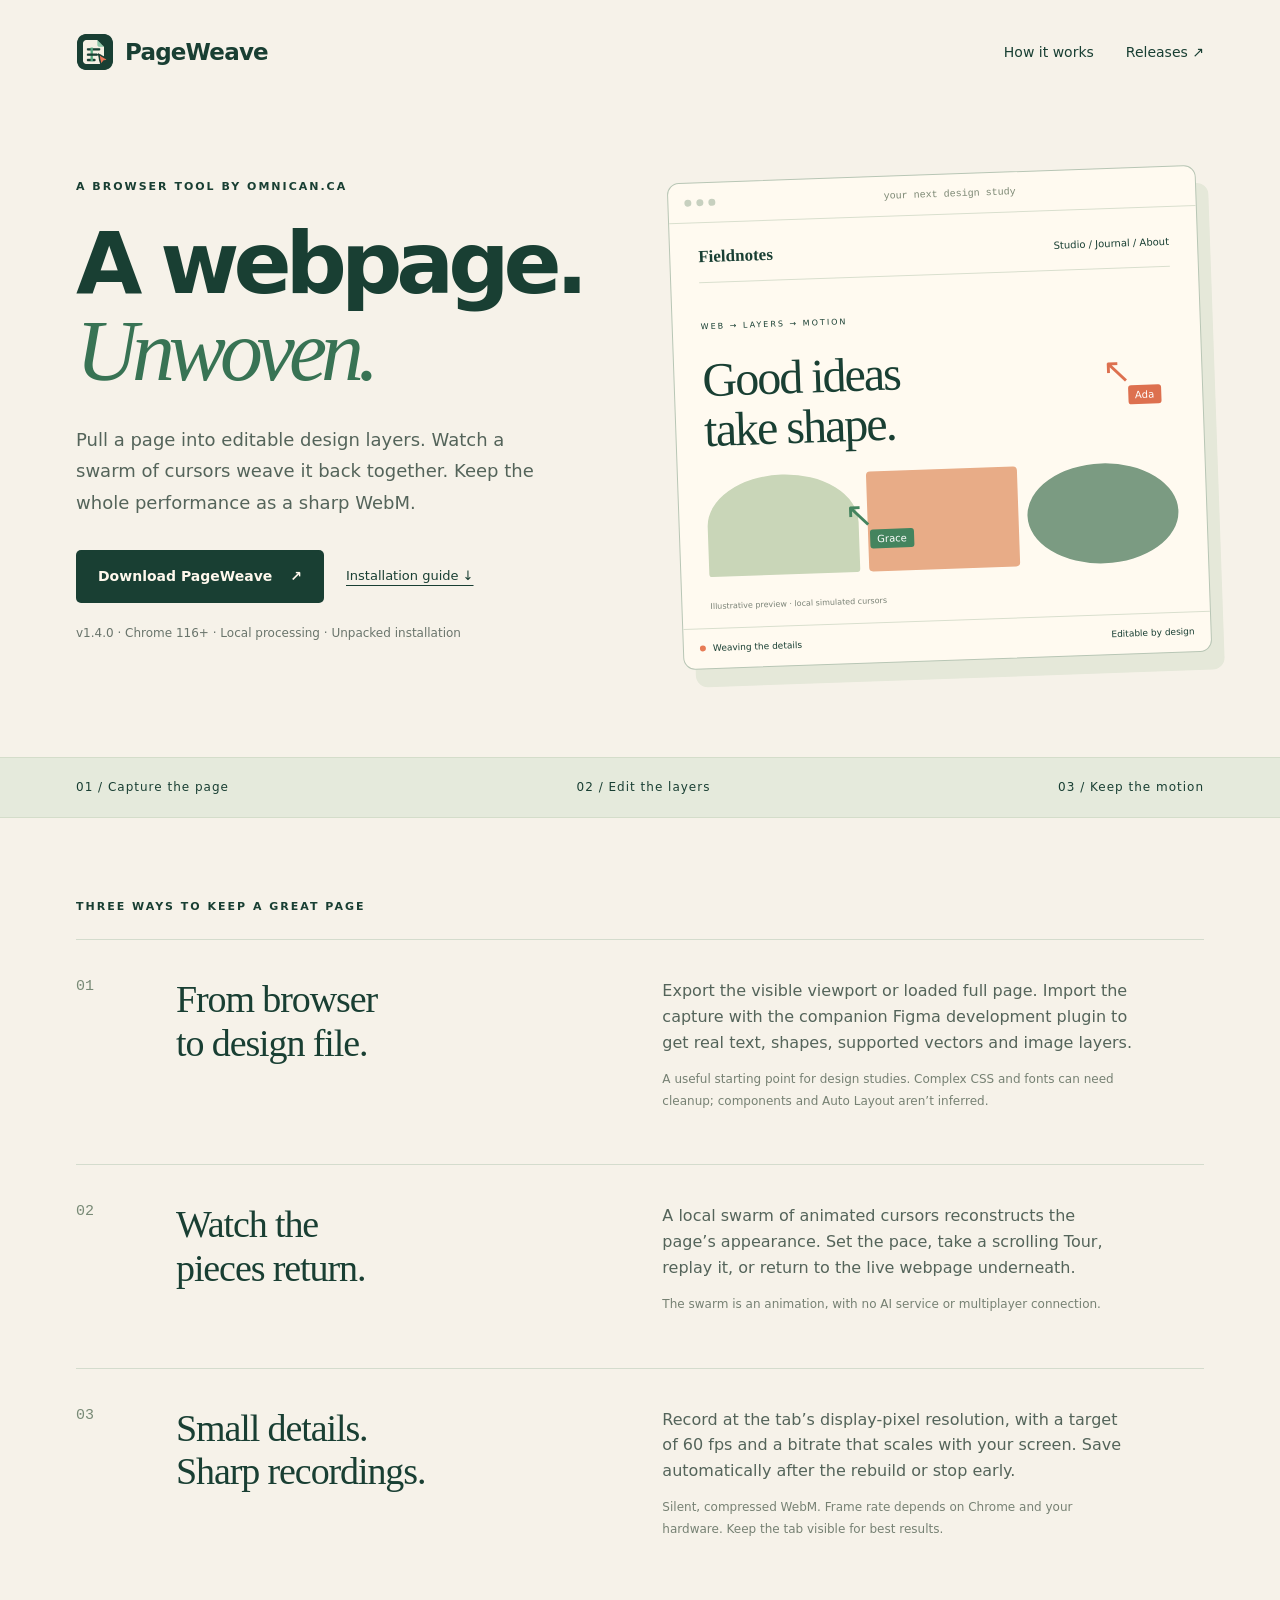
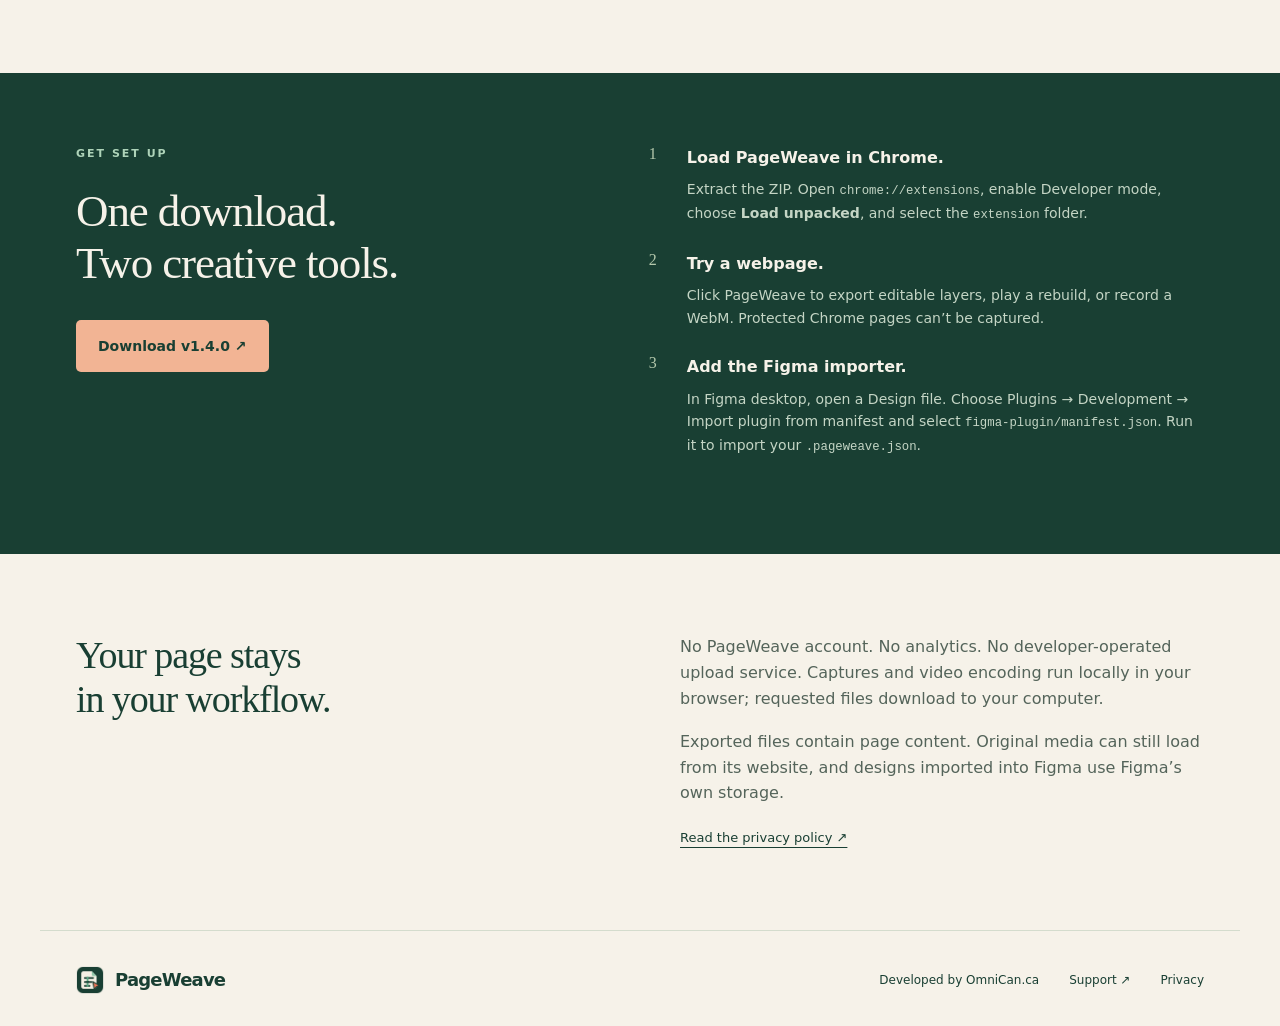
==== index.html @ 9446871f "Launch PageWeave landing page and installation guide" ====
<!doctype html>
<html lang="en"><head><meta charset="utf-8"><meta name="viewport" content="width=device-width, initial-scale=1"><title>PageWeave — A webpage, unwoven.</title><meta name="description" content="Turn webpages into editable Figma layers, watch them rebuild, and save sharp WebM recordings. PageWeave by OmniCan.ca."><meta name="theme-color" content="#193f33"><link rel="icon" href="assets/icon32.png"><link rel="stylesheet" href="style.css"></head>
<body><header class="wrap"><a class="brand" href="./"><img src="assets/icon128.png" width="38" height="38" alt="">PageWeave</a><nav aria-label="Main navigation"><a href="#how">How it works</a><a href="https://github.com/spatsariya/pageweave-public/releases">Releases ↗</a></nav></header>
<main><section class="hero wrap"><div><p class="eyebrow">A browser tool by OmniCan.ca</p><h1>A webpage.<br><em>Unwoven.</em></h1><p class="lede">Pull a page into editable design layers. Watch a swarm of cursors weave it back together. Keep the whole performance as a sharp WebM.</p><div class="actions"><a class="button" href="https://github.com/spatsariya/pageweave-public/releases/latest/download/PageWeave-1.4.0.zip">Download PageWeave <span>↗</span></a><a class="text-link" href="#install">Installation guide ↓</a></div><p class="fine">v1.4.0 · Chrome 116+ · Local processing · Unpacked installation</p></div>
<div class="demo" aria-label="Illustration of a webpage being reconstructed"><div class="browser-bar"><i></i><i></i><i></i><span>your next design study</span></div><div class="demo-body"><div class="demo-nav"><b>Fieldnotes</b><span>Studio / Journal / About</span></div><span class="demo-label">WEB → LAYERS → MOTION</span><h2>Good ideas<br>take shape.</h2><div class="demo-shapes"><div></div><div></div><div></div></div><div class="cursor ada">↖ <span>Ada</span></div><div class="cursor grace">↖ <span>Grace</span></div><p class="demo-foot">Illustrative preview · local simulated cursors</p></div><div class="demo-status"><span class="dot"></span>Weaving the details<span class="layer-count">Editable by design</span></div></div></section>
<section class="strip"><div class="wrap"><span>01 / Capture the page</span><span>02 / Edit the layers</span><span>03 / Keep the motion</span></div></section>
<section class="wrap capabilities" id="how"><p class="eyebrow">Three ways to keep a great page</p><div class="feature"><span class="number">01</span><h2>From browser<br>to design file.</h2><div><p>Export the visible viewport or loaded full page. Import the capture with the companion Figma development plugin to get real text, shapes, supported vectors and image layers.</p><p class="fine">A useful starting point for design studies. Complex CSS and fonts can need cleanup; components and Auto Layout aren’t inferred.</p></div></div><div class="feature"><span class="number">02</span><h2>Watch the<br>pieces return.</h2><div><p>A local swarm of animated cursors reconstructs the page’s appearance. Set the pace, take a scrolling Tour, replay it, or return to the live webpage underneath.</p><p class="fine">The swarm is an animation, with no AI service or multiplayer connection.</p></div></div><div class="feature"><span class="number">03</span><h2>Small details.<br>Sharp recordings.</h2><div><p>Record at the tab’s display-pixel resolution, with a target of 60 fps and a bitrate that scales with your screen. Save automatically after the rebuild or stop early.</p><p class="fine">Silent, compressed WebM. Frame rate depends on Chrome and your hardware. Keep the tab visible for best results.</p></div></div></section>
<section class="install" id="install"><div class="wrap"><div><p class="eyebrow">Get set up</p><h2>One download.<br>Two creative tools.</h2><a class="button" href="https://github.com/spatsariya/pageweave-public/releases/latest/download/PageWeave-1.4.0.zip">Download v1.4.0 ↗</a></div><ol><li><b>Load PageWeave in Chrome.</b><p>Extract the ZIP. Open <code>chrome://extensions</code>, enable Developer mode, choose <strong>Load unpacked</strong>, and select the <code>extension</code> folder.</p></li><li><b>Try a webpage.</b><p>Click PageWeave to export editable layers, play a rebuild, or record a WebM. Protected Chrome pages can’t be captured.</p></li><li><b>Add the Figma importer.</b><p>In Figma desktop, open a Design file. Choose Plugins → Development → Import plugin from manifest and select <code>figma-plugin/manifest.json</code>. Run it to import your <code>.pageweave.json</code>.</p></li></ol></div></section>
<section class="wrap privacy"><h2>Your page stays<br>in your workflow.</h2><div><p>No PageWeave account. No analytics. No developer-operated upload service. Captures and video encoding run locally in your browser; requested files download to your computer.</p><p>Exported files contain page content. Original media can still load from its website, and designs imported into Figma use Figma’s own storage.</p><a class="text-link" href="privacy.html">Read the privacy policy ↗</a></div></section></main>
<footer class="wrap"><a class="brand" href="./"><img src="assets/icon32.png" width="28" height="28" alt="">PageWeave</a><p>Developed by <a href="https://omnican.ca">OmniCan.ca</a></p><a href="https://github.com/spatsariya/pageweave-public/issues">Support ↗</a><a href="privacy.html">Privacy</a></footer></body></html>
---- style.css ----
*{box-sizing:border-box}html{scroll-behavior:smooth}body{margin:0;background:#f6f2e9;color:#193f33;font:16px/1.6 system-ui,-apple-system,BlinkMacSystemFont,"Segoe UI",sans-serif}a{color:inherit;text-decoration:none}a:focus-visible{outline:3px solid #ed7759;outline-offset:5px}.wrap{max-width:1200px;margin:auto;padding-left:36px;padding-right:36px}header{height:104px;display:flex;align-items:center;justify-content:space-between}.brand{display:flex;gap:11px;align-items:center;font-size:23px;font-weight:700;letter-spacing:-.8px}nav{display:flex;gap:32px;font-size:14px}.hero{display:grid;grid-template-columns:1fr 1fr;gap:70px;align-items:center;padding-top:70px;padding-bottom:96px}.eyebrow{text-transform:uppercase;letter-spacing:2px;font-size:11px;font-weight:700;margin:0 0 24px}h1{font-size:clamp(58px,6.7vw,94px);line-height:1.02;letter-spacing:-6px;margin:0 0 28px;font-weight:650}h1 em{font-family:Georgia,serif;font-weight:400;color:#387354}.lede{font-size:18px;color:#54645a;max-width:470px;line-height:1.75}.actions{display:flex;gap:22px;align-items:center;margin:32px 0 20px}.button{background:#193f33;color:#fff8ed;padding:15px 22px;border-radius:5px;display:inline-flex;gap:18px;font-size:14px;font-weight:600;transition:background .2s}.button:hover{background:#2d6249}.text-link{font-size:13px;text-decoration:underline;text-underline-offset:5px}.fine{font-size:12px;color:#6a756c;line-height:1.8}.demo{border:1px solid #b8c6b5;border-radius:12px;overflow:hidden;background:#fffaf0;box-shadow:12px 18px 0 #e5e8d9;transform:rotate(-2deg)}.browser-bar{height:40px;border-bottom:1px solid #d9dfce;display:flex;align-items:center;gap:5px;padding:0 16px}.browser-bar i{width:7px;height:7px;background:#c7d0bf;border-radius:50%}.browser-bar span{margin:auto;font:10px ui-monospace,monospace;color:#7b8773}.demo-body{padding:24px 28px 14px;position:relative}.demo-nav{display:flex;align-items:center;justify-content:space-between;font:10px system-ui;border-bottom:1px solid #d9dfce;padding-bottom:15px;margin-bottom:28px}.demo-nav b{font-family:Georgia,serif;font-size:17px}.demo-label{font-size:8px;letter-spacing:2px}.demo h2{font:48px/1.05 Georgia,serif;letter-spacing:-2px;margin:18px 0 22px}.demo-shapes{display:flex;gap:9px;height:100px}.demo-shapes div{flex:1;background:#c9d6b8;border-radius:50% 50% 3px 3px}.demo-shapes div:nth-child(2){background:#e8ac87;border-radius:4px}.demo-shapes div:nth-child(3){background:#7b9b82;border-radius:50%}.cursor{position:absolute;font-size:35px;line-height:1}.cursor span{font:10px system-ui;padding:4px 7px;color:white;position:absolute;top:32px;left:25px;border-radius:3px}.ada{top:145px;right:70px;color:#dd704f}.ada span{background:#dd704f}.grace{top:280px;left:165px;color:#44845e}.grace span{background:#44845e}.demo-foot{font-size:8px;color:#7a8276;margin:24px 0 0}.demo-status{padding:12px 16px;display:flex;align-items:center;font-size:9px;gap:7px;border-top:1px solid #d9dfce}.dot{background:#e77b55;width:6px;height:6px;border-radius:50%}.layer-count{margin-left:auto}.strip{background:#e5eadc;border-block:1px solid #d4ddca}.strip .wrap{display:flex;justify-content:space-between;padding-top:20px;padding-bottom:20px;font-size:12px;letter-spacing:1px}.capabilities{padding-top:80px;padding-bottom:80px}.feature{display:grid;grid-template-columns:65px 1fr 1.2fr;gap:35px;border-top:1px solid #d4dccd;padding:38px 0}.number{font:15px ui-monospace,monospace;color:#788a76}.feature h2,.install h2,.privacy h2{font:38px/1.15 Georgia,serif;letter-spacing:-1.1px;margin:0}.feature p{margin:0 0 14px;color:#54645a;max-width:470px}.feature .fine{color:#768173}.install{background:#193f33;color:#f6f2e9;padding:72px 0}.install .wrap{display:grid;grid-template-columns:1fr 1.15fr;gap:90px}.install .eyebrow{color:#aed3b9}.install h2{font-size:45px;margin-bottom:30px}.install .button{background:#f2b494;color:#193f33}.install ol{list-style:none;counter-reset:steps;margin:0;padding:0}.install li{counter-increment:steps;position:relative;padding:0 0 25px 38px}.install li:before{content:counter(steps);position:absolute;left:0;color:#b5c9ad;font:16px Georgia,serif}.install li p{font-size:14px;color:#c4d5c5;margin:8px 0 0}code{font-size:.88em;overflow-wrap:anywhere}.privacy{display:grid;grid-template-columns:1fr 1fr;gap:80px;padding-top:80px;padding-bottom:80px}.privacy p{margin:0 0 18px;color:#54645a}footer{border-top:1px solid #d4dccd;display:flex;align-items:center;gap:30px;padding-top:28px;padding-bottom:28px;font-size:12px}footer .brand{font-size:18px}footer p{margin-left:auto}footer a:hover{text-decoration:underline}@media(max-width:850px){.hero{gap:32px}h1{letter-spacing:-3px}.actions{align-items:flex-start;flex-direction:column;gap:18px}.demo h2{font-size:35px}.demo-body{padding:20px}.feature{gap:18px;grid-template-columns:35px 1fr 1.1fr}.install .wrap{gap:40px}}@media(max-width:620px){.wrap{padding-left:22px;padding-right:22px}header{height:85px}nav{gap:15px;font-size:11px}.brand{font-size:20px}.hero{grid-template-columns:1fr;padding-top:35px;padding-bottom:60px;gap:40px}h1{font-size:72px}.actions{flex-direction:row;align-items:center;gap:18px}.demo{margin:0 8px}.strip .wrap{font-size:8px;gap:12px;letter-spacing:0}.feature{grid-template-columns:28px 1fr;gap:12px}.feature>div{grid-column:2}.feature h2{font-size:34px}.install .wrap,.privacy{grid-template-columns:1fr;gap:35px}.install h2{font-size:39px}.capabilities{padding-top:50px;padding-bottom:35px}.privacy{padding-top:50px;padding-bottom:50px}footer{flex-wrap:wrap;gap:15px}footer p{margin-left:0}footer .brand{width:100%}}@media(prefers-reduced-motion:reduce){html{scroll-behavior:auto}}
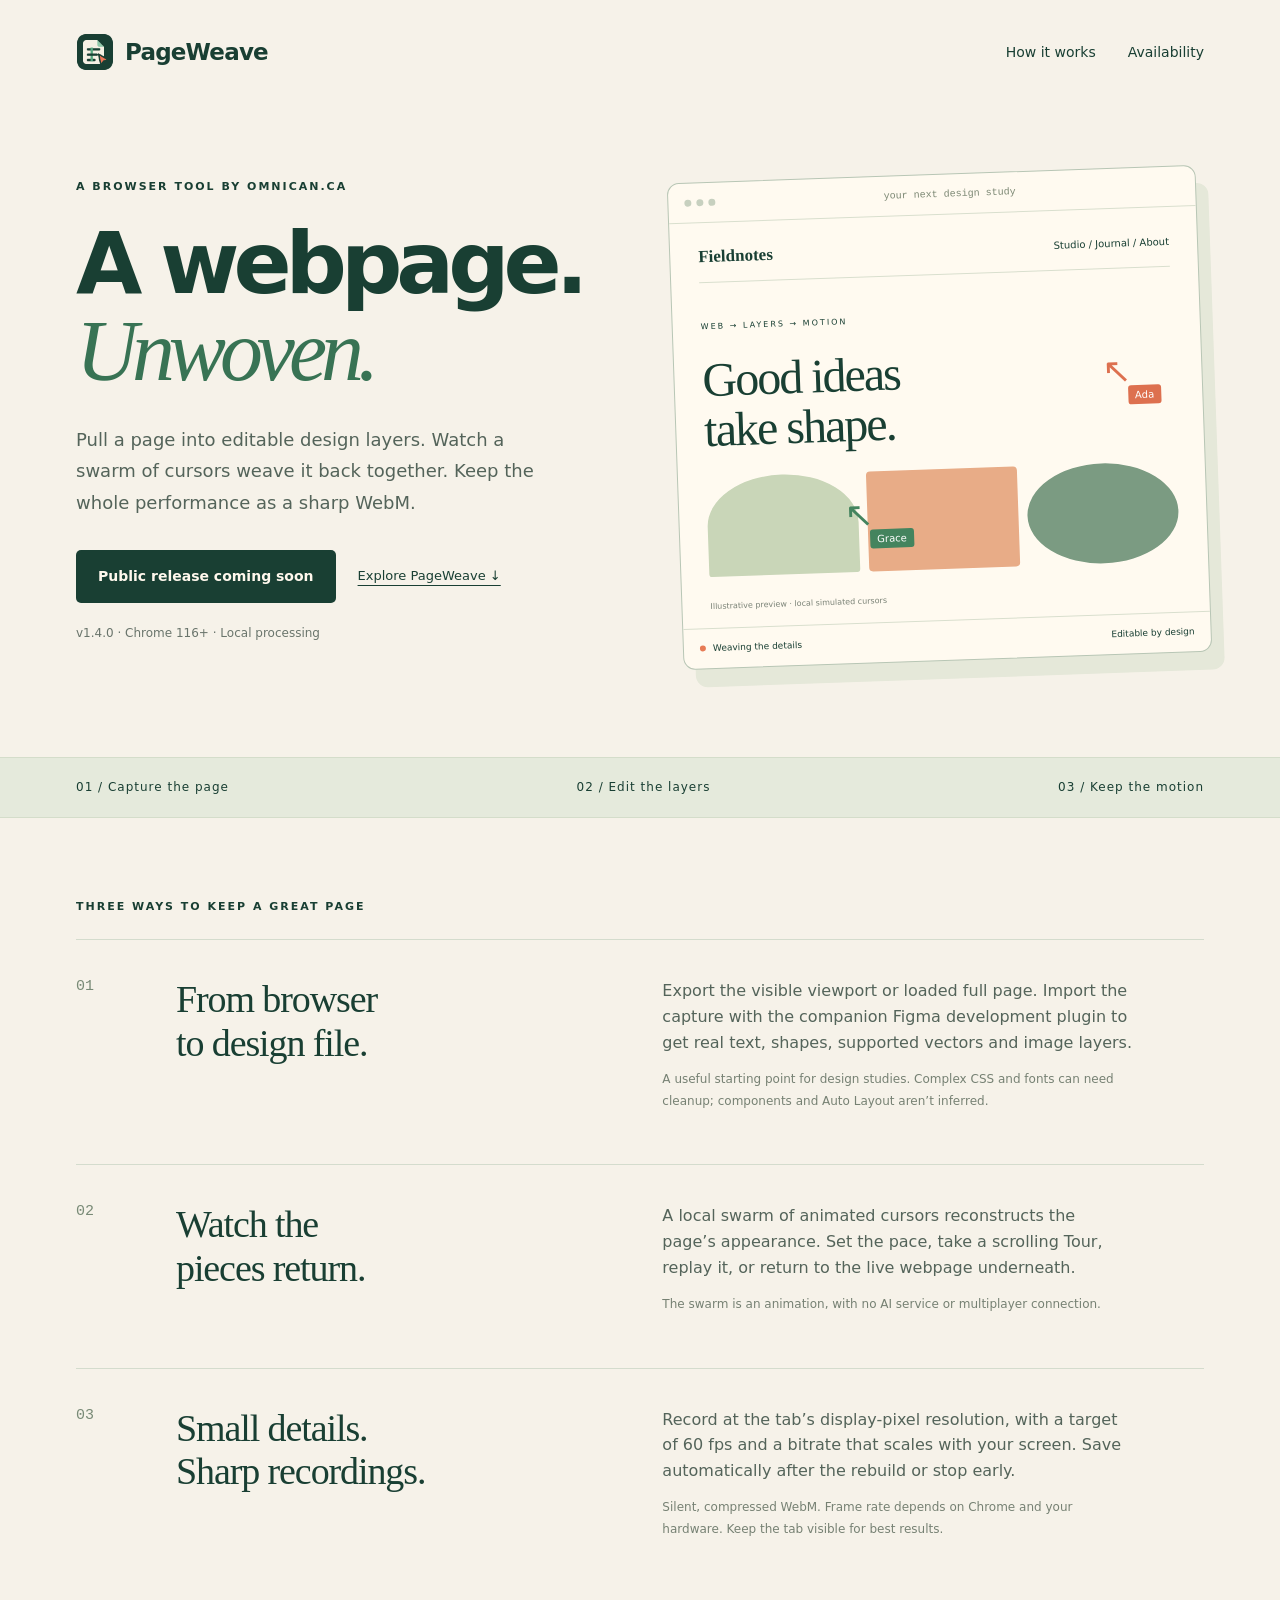
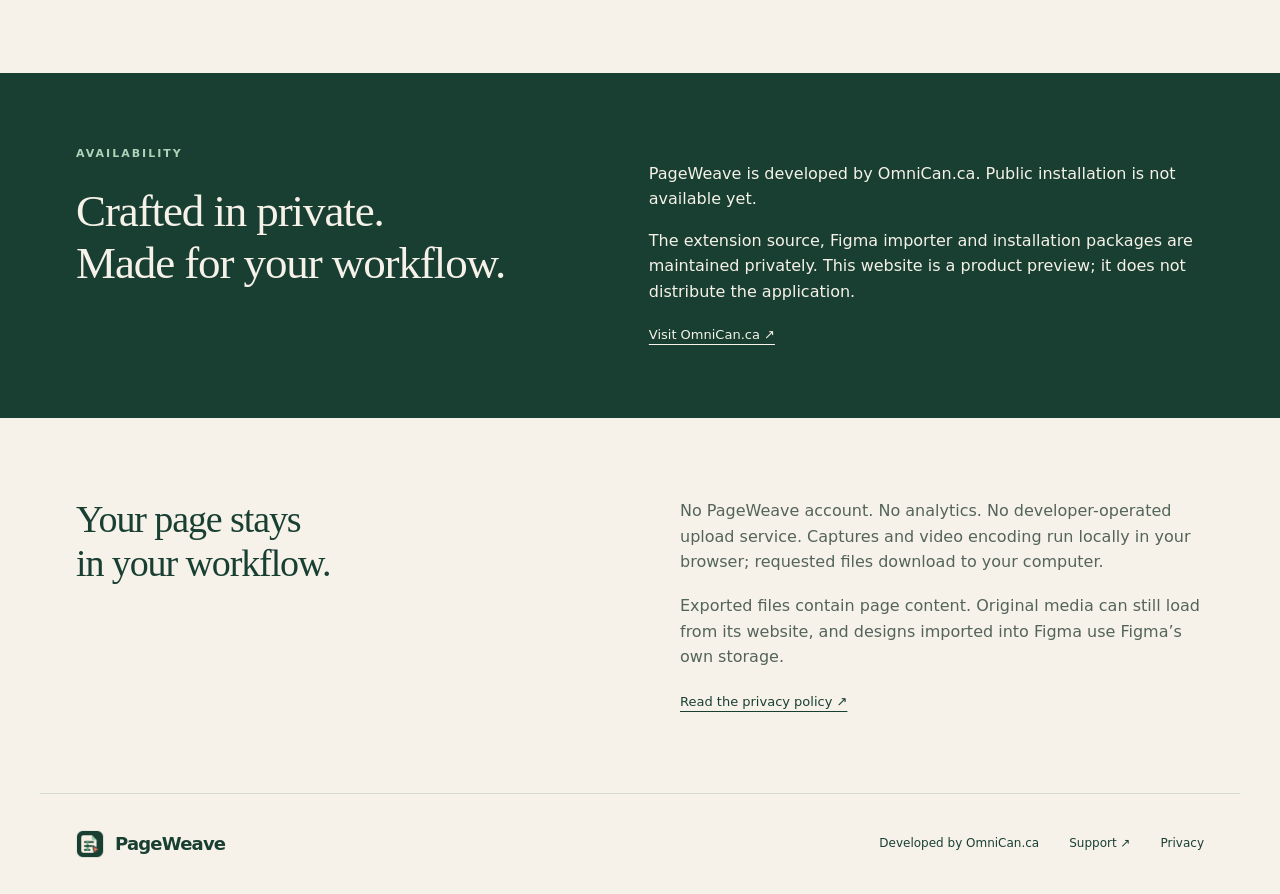
==== commit 54bb808e: "Make public site marketing-only and remove application downloads" ====
--- a/index.html
+++ b/index.html
@@ -1,10 +1,10 @@
 <!doctype html>
 <html lang="en"><head><meta charset="utf-8"><meta name="viewport" content="width=device-width, initial-scale=1"><title>PageWeave — A webpage, unwoven.</title><meta name="description" content="Turn webpages into editable Figma layers, watch them rebuild, and save sharp WebM recordings. PageWeave by OmniCan.ca."><meta name="theme-color" content="#193f33"><link rel="icon" href="assets/icon32.png"><link rel="stylesheet" href="style.css"></head>
-<body><header class="wrap"><a class="brand" href="./"><img src="assets/icon128.png" width="38" height="38" alt="">PageWeave</a><nav aria-label="Main navigation"><a href="#how">How it works</a><a href="https://github.com/spatsariya/pageweave-public/releases">Releases ↗</a></nav></header>
-<main><section class="hero wrap"><div><p class="eyebrow">A browser tool by OmniCan.ca</p><h1>A webpage.<br><em>Unwoven.</em></h1><p class="lede">Pull a page into editable design layers. Watch a swarm of cursors weave it back together. Keep the whole performance as a sharp WebM.</p><div class="actions"><a class="button" href="https://github.com/spatsariya/pageweave-public/releases/latest/download/PageWeave-1.4.0.zip">Download PageWeave <span>↗</span></a><a class="text-link" href="#install">Installation guide ↓</a></div><p class="fine">v1.4.0 · Chrome 116+ · Local processing · Unpacked installation</p></div>
+<body><header class="wrap"><a class="brand" href="./"><img src="assets/icon128.png" width="38" height="38" alt="">PageWeave</a><nav aria-label="Main navigation"><a href="#how">How it works</a><a href="#availability">Availability</a></nav></header>
+<main><section class="hero wrap"><div><p class="eyebrow">A browser tool by OmniCan.ca</p><h1>A webpage.<br><em>Unwoven.</em></h1><p class="lede">Pull a page into editable design layers. Watch a swarm of cursors weave it back together. Keep the whole performance as a sharp WebM.</p><div class="actions"><a class="button" href="#availability">Public release coming soon</a><a class="text-link" href="#how">Explore PageWeave ↓</a></div><p class="fine">v1.4.0 · Chrome 116+ · Local processing</p></div>
 <div class="demo" aria-label="Illustration of a webpage being reconstructed"><div class="browser-bar"><i></i><i></i><i></i><span>your next design study</span></div><div class="demo-body"><div class="demo-nav"><b>Fieldnotes</b><span>Studio / Journal / About</span></div><span class="demo-label">WEB → LAYERS → MOTION</span><h2>Good ideas<br>take shape.</h2><div class="demo-shapes"><div></div><div></div><div></div></div><div class="cursor ada">↖ <span>Ada</span></div><div class="cursor grace">↖ <span>Grace</span></div><p class="demo-foot">Illustrative preview · local simulated cursors</p></div><div class="demo-status"><span class="dot"></span>Weaving the details<span class="layer-count">Editable by design</span></div></div></section>
 <section class="strip"><div class="wrap"><span>01 / Capture the page</span><span>02 / Edit the layers</span><span>03 / Keep the motion</span></div></section>
 <section class="wrap capabilities" id="how"><p class="eyebrow">Three ways to keep a great page</p><div class="feature"><span class="number">01</span><h2>From browser<br>to design file.</h2><div><p>Export the visible viewport or loaded full page. Import the capture with the companion Figma development plugin to get real text, shapes, supported vectors and image layers.</p><p class="fine">A useful starting point for design studies. Complex CSS and fonts can need cleanup; components and Auto Layout aren’t inferred.</p></div></div><div class="feature"><span class="number">02</span><h2>Watch the<br>pieces return.</h2><div><p>A local swarm of animated cursors reconstructs the page’s appearance. Set the pace, take a scrolling Tour, replay it, or return to the live webpage underneath.</p><p class="fine">The swarm is an animation, with no AI service or multiplayer connection.</p></div></div><div class="feature"><span class="number">03</span><h2>Small details.<br>Sharp recordings.</h2><div><p>Record at the tab’s display-pixel resolution, with a target of 60 fps and a bitrate that scales with your screen. Save automatically after the rebuild or stop early.</p><p class="fine">Silent, compressed WebM. Frame rate depends on Chrome and your hardware. Keep the tab visible for best results.</p></div></div></section>
-<section class="install" id="install"><div class="wrap"><div><p class="eyebrow">Get set up</p><h2>One download.<br>Two creative tools.</h2><a class="button" href="https://github.com/spatsariya/pageweave-public/releases/latest/download/PageWeave-1.4.0.zip">Download v1.4.0 ↗</a></div><ol><li><b>Load PageWeave in Chrome.</b><p>Extract the ZIP. Open <code>chrome://extensions</code>, enable Developer mode, choose <strong>Load unpacked</strong>, and select the <code>extension</code> folder.</p></li><li><b>Try a webpage.</b><p>Click PageWeave to export editable layers, play a rebuild, or record a WebM. Protected Chrome pages can’t be captured.</p></li><li><b>Add the Figma importer.</b><p>In Figma desktop, open a Design file. Choose Plugins → Development → Import plugin from manifest and select <code>figma-plugin/manifest.json</code>. Run it to import your <code>.pageweave.json</code>.</p></li></ol></div></section>
+<section class="install" id="availability"><div class="wrap"><div><p class="eyebrow">Availability</p><h2>Crafted in private.<br>Made for your workflow.</h2></div><div><p>PageWeave is developed by OmniCan.ca. Public installation is not available yet.</p><p>The extension source, Figma importer and installation packages are maintained privately. This website is a product preview; it does not distribute the application.</p><a class="text-link" href="https://omnican.ca">Visit OmniCan.ca ↗</a></div></div></section>
 <section class="wrap privacy"><h2>Your page stays<br>in your workflow.</h2><div><p>No PageWeave account. No analytics. No developer-operated upload service. Captures and video encoding run locally in your browser; requested files download to your computer.</p><p>Exported files contain page content. Original media can still load from its website, and designs imported into Figma use Figma’s own storage.</p><a class="text-link" href="privacy.html">Read the privacy policy ↗</a></div></section></main>
 <footer class="wrap"><a class="brand" href="./"><img src="assets/icon32.png" width="28" height="28" alt="">PageWeave</a><p>Developed by <a href="https://omnican.ca">OmniCan.ca</a></p><a href="https://github.com/spatsariya/pageweave-public/issues">Support ↗</a><a href="privacy.html">Privacy</a></footer></body></html>
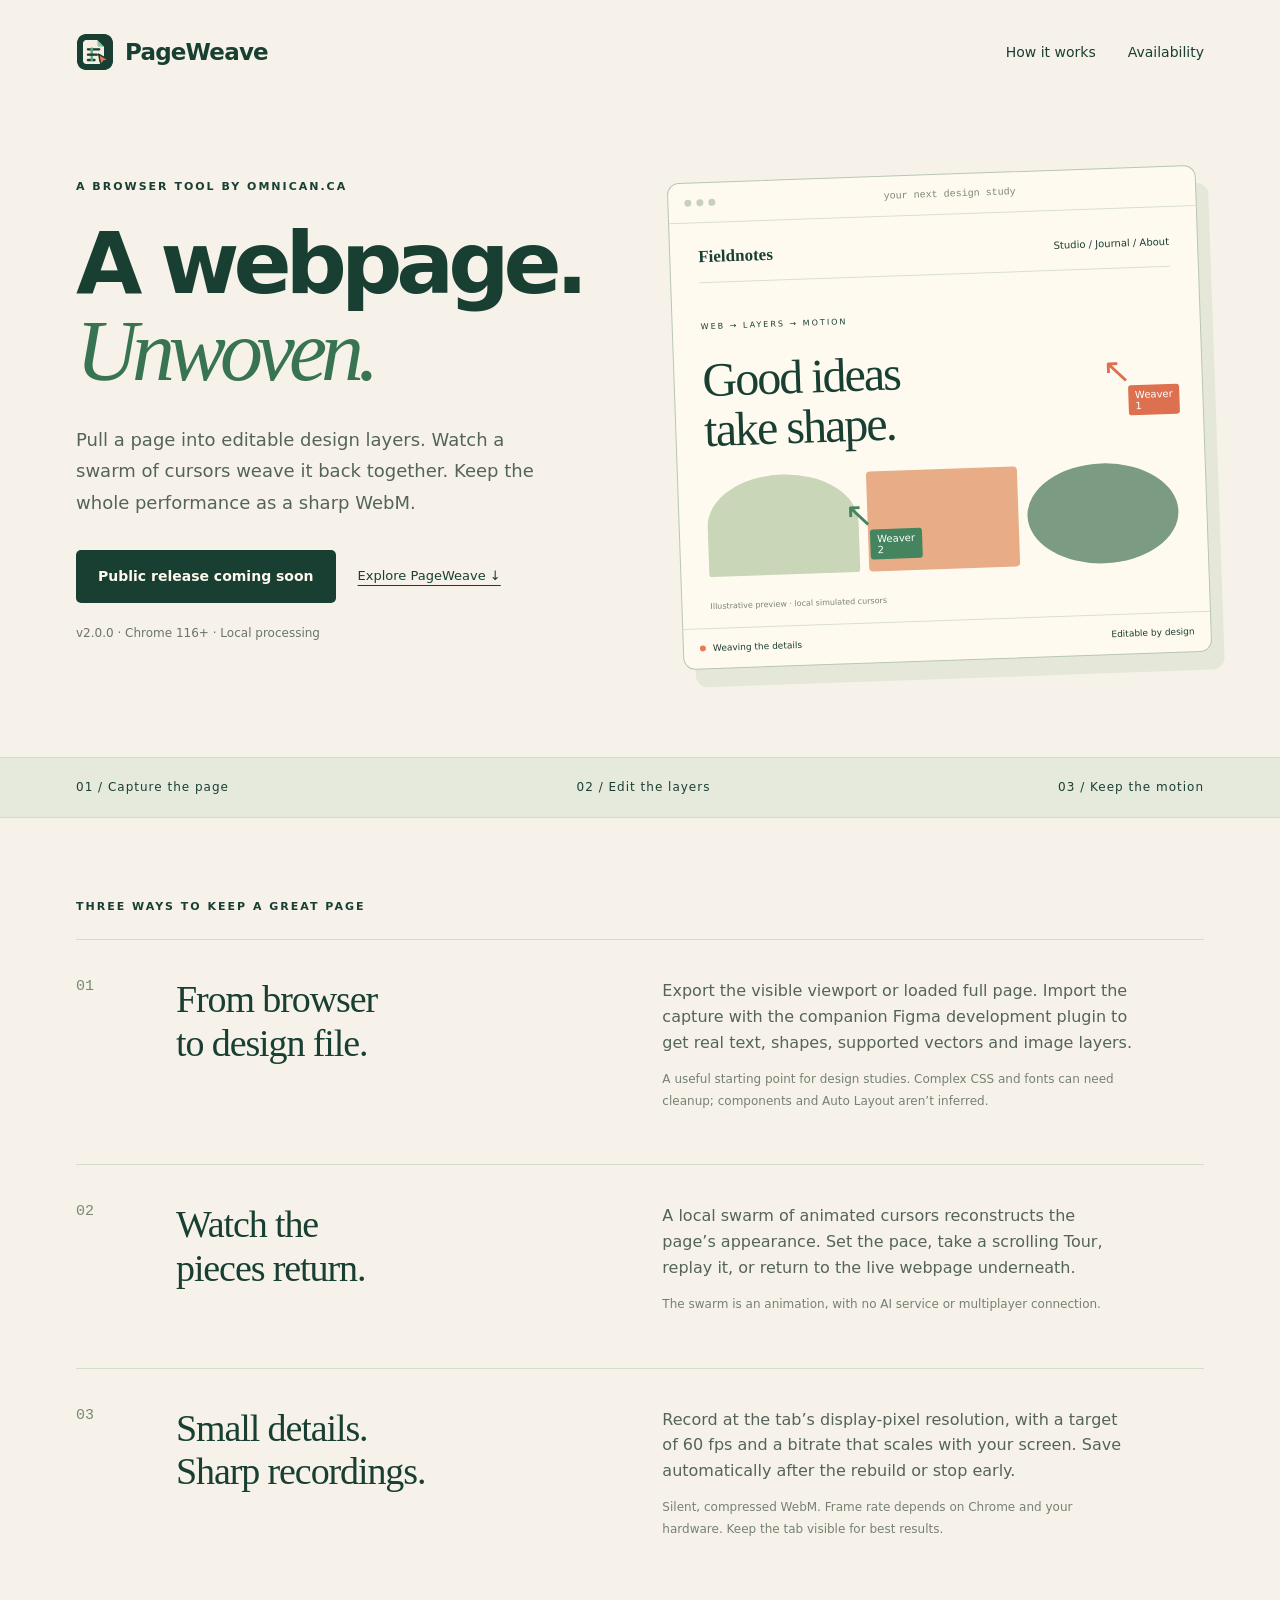
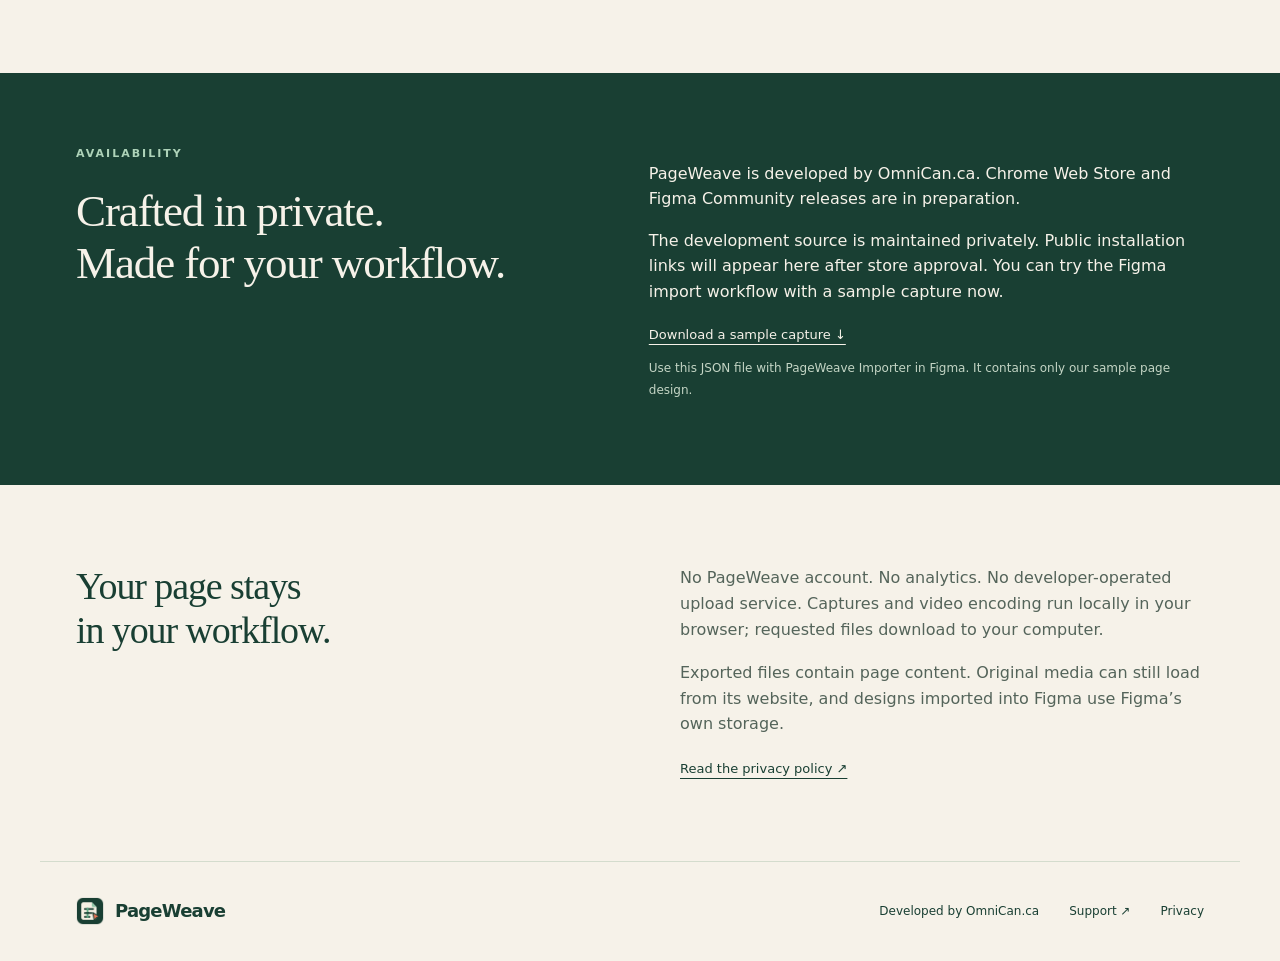
==== commit a18ac7d8: "Prepare PageWeave 2.0 store launch and sample capture" ====
--- a/index.html
+++ b/index.html
@@ -1,10 +1,10 @@
 <!doctype html>
 <html lang="en"><head><meta charset="utf-8"><meta name="viewport" content="width=device-width, initial-scale=1"><title>PageWeave — A webpage, unwoven.</title><meta name="description" content="Turn webpages into editable Figma layers, watch them rebuild, and save sharp WebM recordings. PageWeave by OmniCan.ca."><meta name="theme-color" content="#193f33"><link rel="icon" href="assets/icon32.png"><link rel="stylesheet" href="style.css"></head>
 <body><header class="wrap"><a class="brand" href="./"><img src="assets/icon128.png" width="38" height="38" alt="">PageWeave</a><nav aria-label="Main navigation"><a href="#how">How it works</a><a href="#availability">Availability</a></nav></header>
-<main><section class="hero wrap"><div><p class="eyebrow">A browser tool by OmniCan.ca</p><h1>A webpage.<br><em>Unwoven.</em></h1><p class="lede">Pull a page into editable design layers. Watch a swarm of cursors weave it back together. Keep the whole performance as a sharp WebM.</p><div class="actions"><a class="button" href="#availability">Public release coming soon</a><a class="text-link" href="#how">Explore PageWeave ↓</a></div><p class="fine">v1.4.0 · Chrome 116+ · Local processing</p></div>
-<div class="demo" aria-label="Illustration of a webpage being reconstructed"><div class="browser-bar"><i></i><i></i><i></i><span>your next design study</span></div><div class="demo-body"><div class="demo-nav"><b>Fieldnotes</b><span>Studio / Journal / About</span></div><span class="demo-label">WEB → LAYERS → MOTION</span><h2>Good ideas<br>take shape.</h2><div class="demo-shapes"><div></div><div></div><div></div></div><div class="cursor ada">↖ <span>Ada</span></div><div class="cursor grace">↖ <span>Grace</span></div><p class="demo-foot">Illustrative preview · local simulated cursors</p></div><div class="demo-status"><span class="dot"></span>Weaving the details<span class="layer-count">Editable by design</span></div></div></section>
+<main><section class="hero wrap"><div><p class="eyebrow">A browser tool by OmniCan.ca</p><h1>A webpage.<br><em>Unwoven.</em></h1><p class="lede">Pull a page into editable design layers. Watch a swarm of cursors weave it back together. Keep the whole performance as a sharp WebM.</p><div class="actions"><a class="button" href="#availability">Public release coming soon</a><a class="text-link" href="#how">Explore PageWeave ↓</a></div><p class="fine">v2.0.0 · Chrome 116+ · Local processing</p></div>
+<div class="demo" aria-label="Illustration of a webpage being reconstructed"><div class="browser-bar"><i></i><i></i><i></i><span>your next design study</span></div><div class="demo-body"><div class="demo-nav"><b>Fieldnotes</b><span>Studio / Journal / About</span></div><span class="demo-label">WEB → LAYERS → MOTION</span><h2>Good ideas<br>take shape.</h2><div class="demo-shapes"><div></div><div></div><div></div></div><div class="cursor ada">↖ <span>Weaver 1</span></div><div class="cursor grace">↖ <span>Weaver 2</span></div><p class="demo-foot">Illustrative preview · local simulated cursors</p></div><div class="demo-status"><span class="dot"></span>Weaving the details<span class="layer-count">Editable by design</span></div></div></section>
 <section class="strip"><div class="wrap"><span>01 / Capture the page</span><span>02 / Edit the layers</span><span>03 / Keep the motion</span></div></section>
 <section class="wrap capabilities" id="how"><p class="eyebrow">Three ways to keep a great page</p><div class="feature"><span class="number">01</span><h2>From browser<br>to design file.</h2><div><p>Export the visible viewport or loaded full page. Import the capture with the companion Figma development plugin to get real text, shapes, supported vectors and image layers.</p><p class="fine">A useful starting point for design studies. Complex CSS and fonts can need cleanup; components and Auto Layout aren’t inferred.</p></div></div><div class="feature"><span class="number">02</span><h2>Watch the<br>pieces return.</h2><div><p>A local swarm of animated cursors reconstructs the page’s appearance. Set the pace, take a scrolling Tour, replay it, or return to the live webpage underneath.</p><p class="fine">The swarm is an animation, with no AI service or multiplayer connection.</p></div></div><div class="feature"><span class="number">03</span><h2>Small details.<br>Sharp recordings.</h2><div><p>Record at the tab’s display-pixel resolution, with a target of 60 fps and a bitrate that scales with your screen. Save automatically after the rebuild or stop early.</p><p class="fine">Silent, compressed WebM. Frame rate depends on Chrome and your hardware. Keep the tab visible for best results.</p></div></div></section>
-<section class="install" id="availability"><div class="wrap"><div><p class="eyebrow">Availability</p><h2>Crafted in private.<br>Made for your workflow.</h2></div><div><p>PageWeave is developed by OmniCan.ca. Public installation is not available yet.</p><p>The extension source, Figma importer and installation packages are maintained privately. This website is a product preview; it does not distribute the application.</p><a class="text-link" href="https://omnican.ca">Visit OmniCan.ca ↗</a></div></div></section>
+<section class="install" id="availability"><div class="wrap"><div><p class="eyebrow">Availability</p><h2>Crafted in private.<br>Made for your workflow.</h2></div><div><p>PageWeave is developed by OmniCan.ca. Chrome Web Store and Figma Community releases are in preparation.</p><p>The development source is maintained privately. Public installation links will appear here after store approval. You can try the Figma import workflow with a sample capture now.</p><a class="text-link" href="examples/sample.pageweave.json" download>Download a sample capture ↓</a><p class="fine" style="color:#c4d5c5">Use this JSON file with PageWeave Importer in Figma. It contains only our sample page design.</p></div></div></section>
 <section class="wrap privacy"><h2>Your page stays<br>in your workflow.</h2><div><p>No PageWeave account. No analytics. No developer-operated upload service. Captures and video encoding run locally in your browser; requested files download to your computer.</p><p>Exported files contain page content. Original media can still load from its website, and designs imported into Figma use Figma’s own storage.</p><a class="text-link" href="privacy.html">Read the privacy policy ↗</a></div></section></main>
 <footer class="wrap"><a class="brand" href="./"><img src="assets/icon32.png" width="28" height="28" alt="">PageWeave</a><p>Developed by <a href="https://omnican.ca">OmniCan.ca</a></p><a href="https://github.com/spatsariya/pageweave-public/issues">Support ↗</a><a href="privacy.html">Privacy</a></footer></body></html>
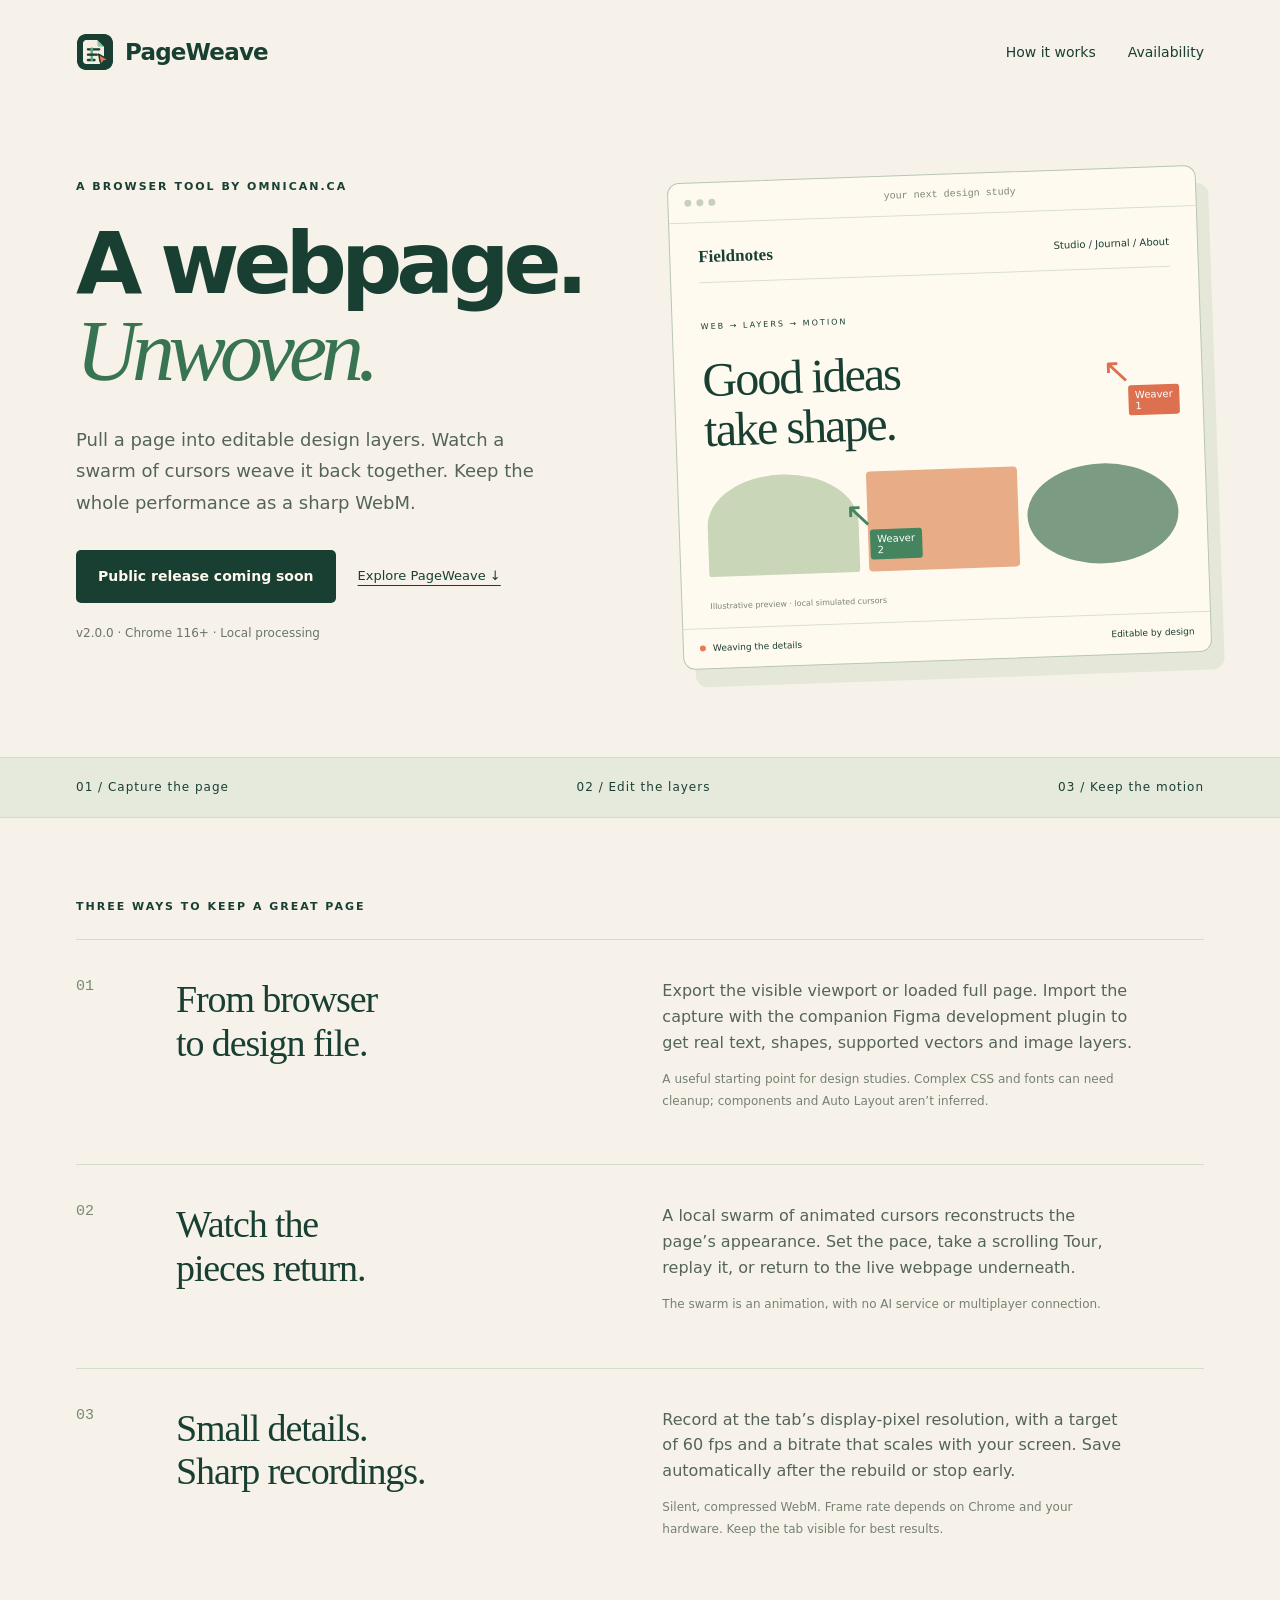
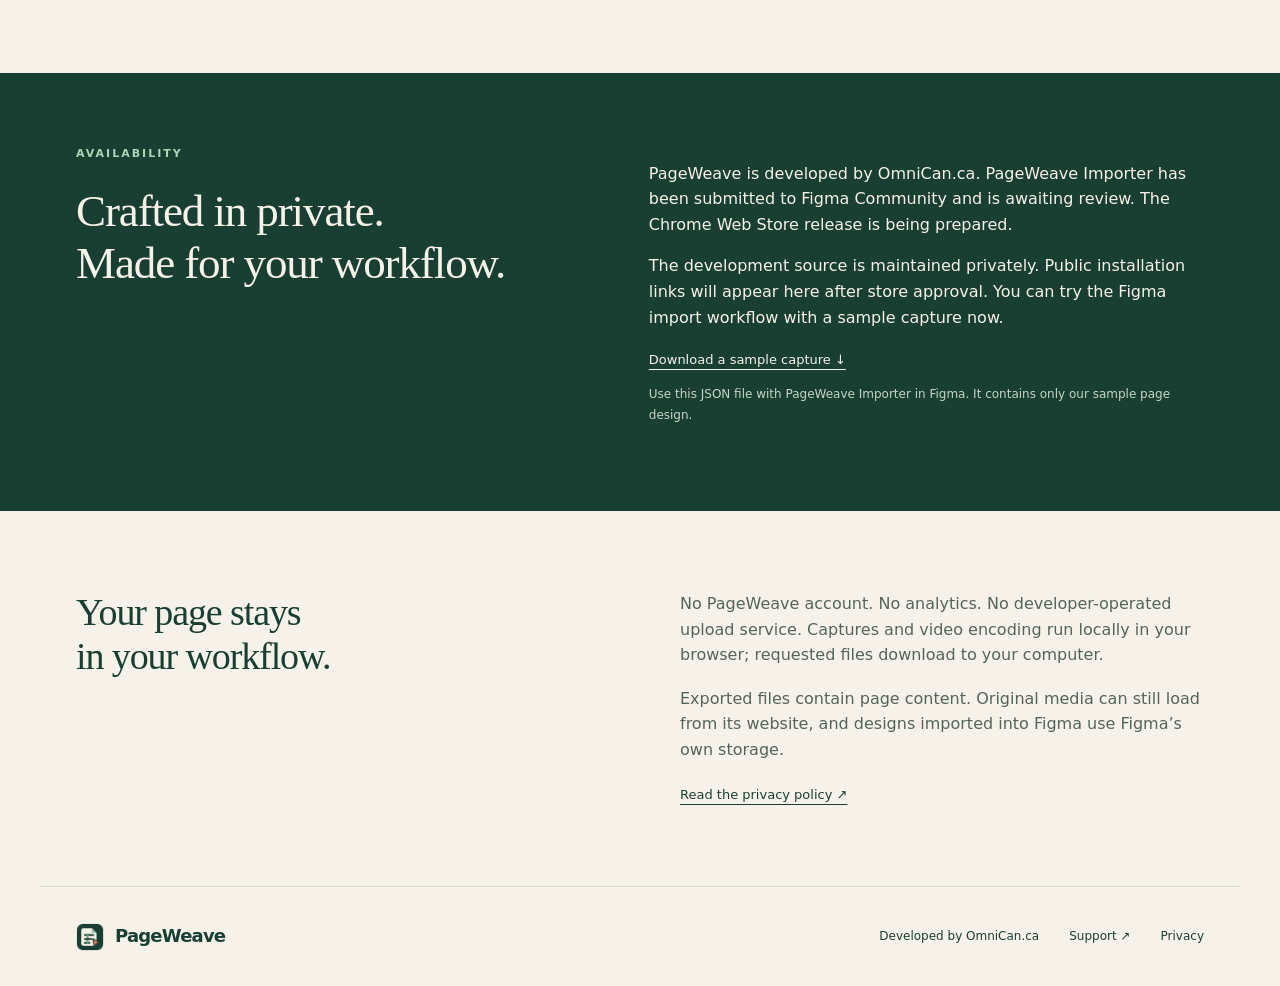
==== commit 0e9c8142: "Show Figma importer submission awaiting review" ====
--- a/index.html
+++ b/index.html
@@ -5,6 +5,6 @@
 <div class="demo" aria-label="Illustration of a webpage being reconstructed"><div class="browser-bar"><i></i><i></i><i></i><span>your next design study</span></div><div class="demo-body"><div class="demo-nav"><b>Fieldnotes</b><span>Studio / Journal / About</span></div><span class="demo-label">WEB → LAYERS → MOTION</span><h2>Good ideas<br>take shape.</h2><div class="demo-shapes"><div></div><div></div><div></div></div><div class="cursor ada">↖ <span>Weaver 1</span></div><div class="cursor grace">↖ <span>Weaver 2</span></div><p class="demo-foot">Illustrative preview · local simulated cursors</p></div><div class="demo-status"><span class="dot"></span>Weaving the details<span class="layer-count">Editable by design</span></div></div></section>
 <section class="strip"><div class="wrap"><span>01 / Capture the page</span><span>02 / Edit the layers</span><span>03 / Keep the motion</span></div></section>
 <section class="wrap capabilities" id="how"><p class="eyebrow">Three ways to keep a great page</p><div class="feature"><span class="number">01</span><h2>From browser<br>to design file.</h2><div><p>Export the visible viewport or loaded full page. Import the capture with the companion Figma development plugin to get real text, shapes, supported vectors and image layers.</p><p class="fine">A useful starting point for design studies. Complex CSS and fonts can need cleanup; components and Auto Layout aren’t inferred.</p></div></div><div class="feature"><span class="number">02</span><h2>Watch the<br>pieces return.</h2><div><p>A local swarm of animated cursors reconstructs the page’s appearance. Set the pace, take a scrolling Tour, replay it, or return to the live webpage underneath.</p><p class="fine">The swarm is an animation, with no AI service or multiplayer connection.</p></div></div><div class="feature"><span class="number">03</span><h2>Small details.<br>Sharp recordings.</h2><div><p>Record at the tab’s display-pixel resolution, with a target of 60 fps and a bitrate that scales with your screen. Save automatically after the rebuild or stop early.</p><p class="fine">Silent, compressed WebM. Frame rate depends on Chrome and your hardware. Keep the tab visible for best results.</p></div></div></section>
-<section class="install" id="availability"><div class="wrap"><div><p class="eyebrow">Availability</p><h2>Crafted in private.<br>Made for your workflow.</h2></div><div><p>PageWeave is developed by OmniCan.ca. Chrome Web Store and Figma Community releases are in preparation.</p><p>The development source is maintained privately. Public installation links will appear here after store approval. You can try the Figma import workflow with a sample capture now.</p><a class="text-link" href="examples/sample.pageweave.json" download>Download a sample capture ↓</a><p class="fine" style="color:#c4d5c5">Use this JSON file with PageWeave Importer in Figma. It contains only our sample page design.</p></div></div></section>
+<section class="install" id="availability"><div class="wrap"><div><p class="eyebrow">Availability</p><h2>Crafted in private.<br>Made for your workflow.</h2></div><div><p>PageWeave is developed by OmniCan.ca. PageWeave Importer has been submitted to Figma Community and is awaiting review. The Chrome Web Store release is being prepared.</p><p>The development source is maintained privately. Public installation links will appear here after store approval. You can try the Figma import workflow with a sample capture now.</p><a class="text-link" href="examples/sample.pageweave.json" download>Download a sample capture ↓</a><p class="fine" style="color:#c4d5c5">Use this JSON file with PageWeave Importer in Figma. It contains only our sample page design.</p></div></div></section>
 <section class="wrap privacy"><h2>Your page stays<br>in your workflow.</h2><div><p>No PageWeave account. No analytics. No developer-operated upload service. Captures and video encoding run locally in your browser; requested files download to your computer.</p><p>Exported files contain page content. Original media can still load from its website, and designs imported into Figma use Figma’s own storage.</p><a class="text-link" href="privacy.html">Read the privacy policy ↗</a></div></section></main>
 <footer class="wrap"><a class="brand" href="./"><img src="assets/icon32.png" width="28" height="28" alt="">PageWeave</a><p>Developed by <a href="https://omnican.ca">OmniCan.ca</a></p><a href="https://github.com/spatsariya/pageweave-public/issues">Support ↗</a><a href="privacy.html">Privacy</a></footer></body></html>
